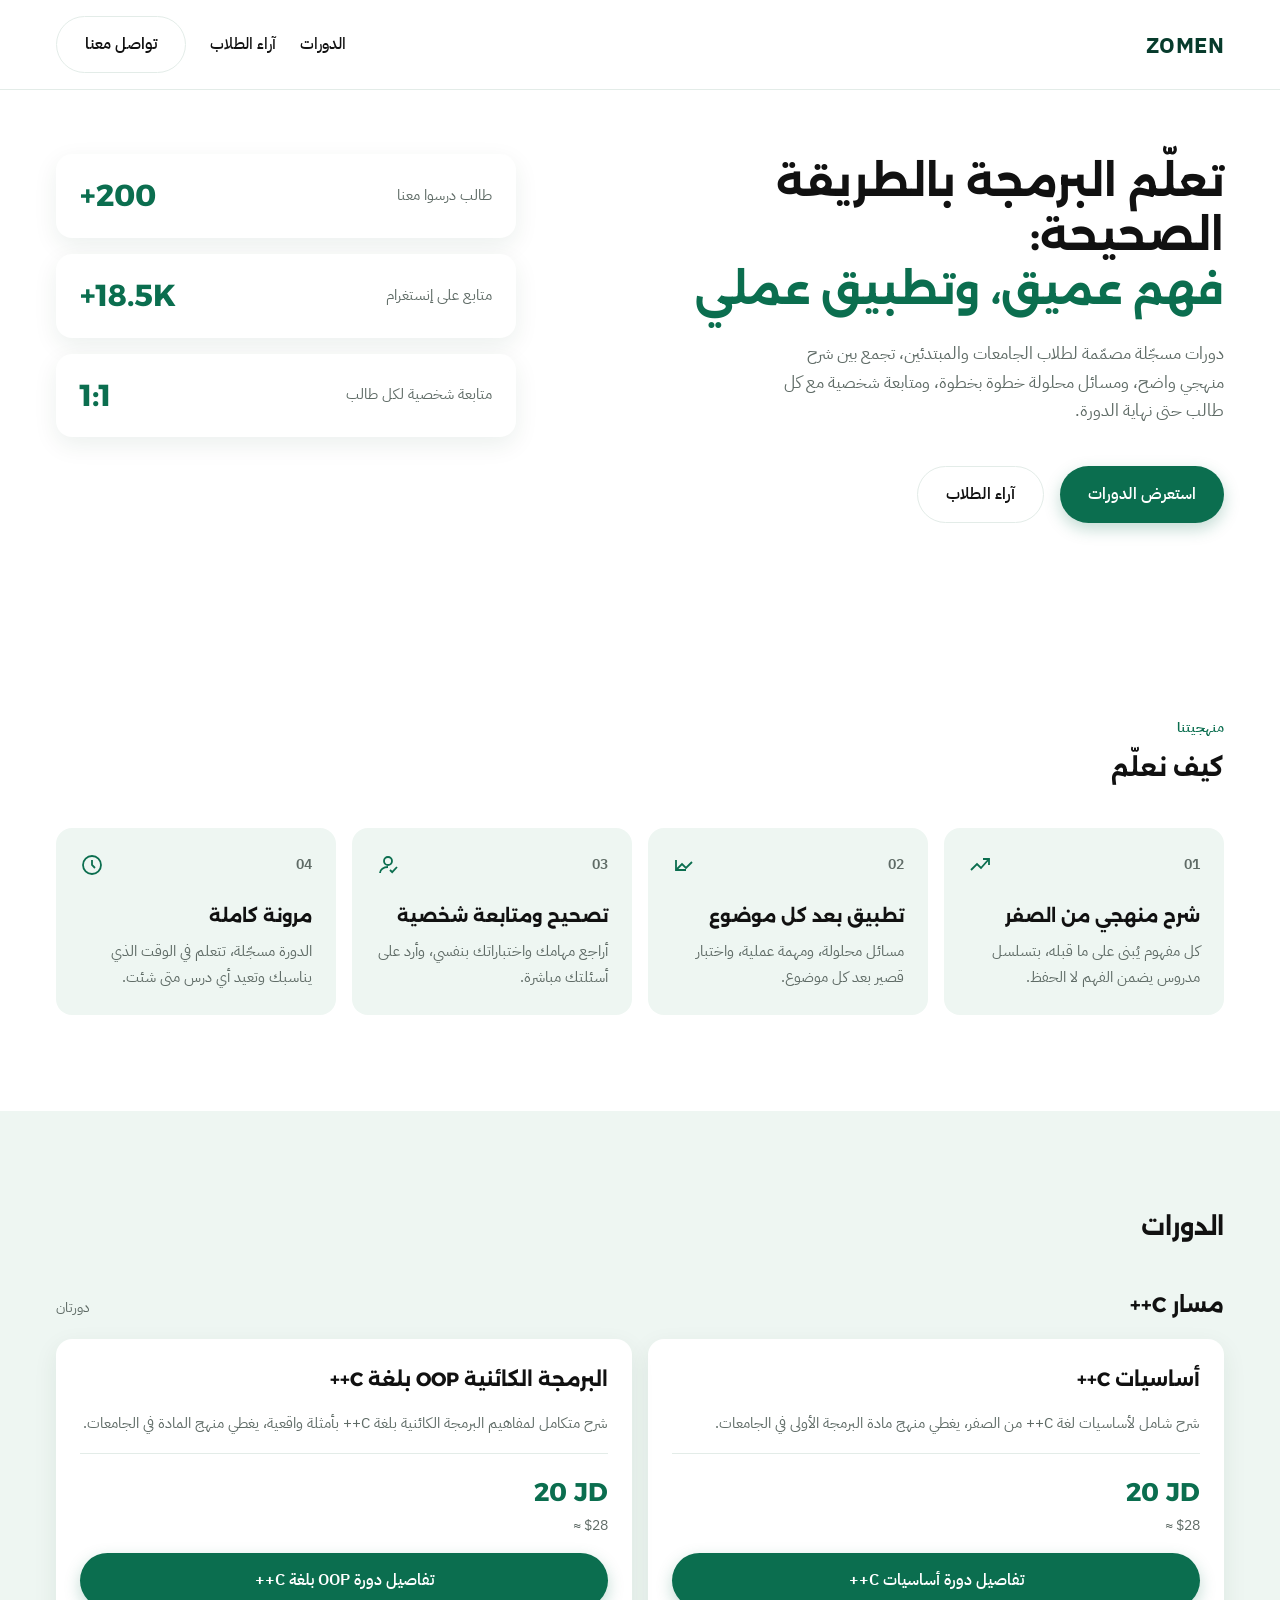
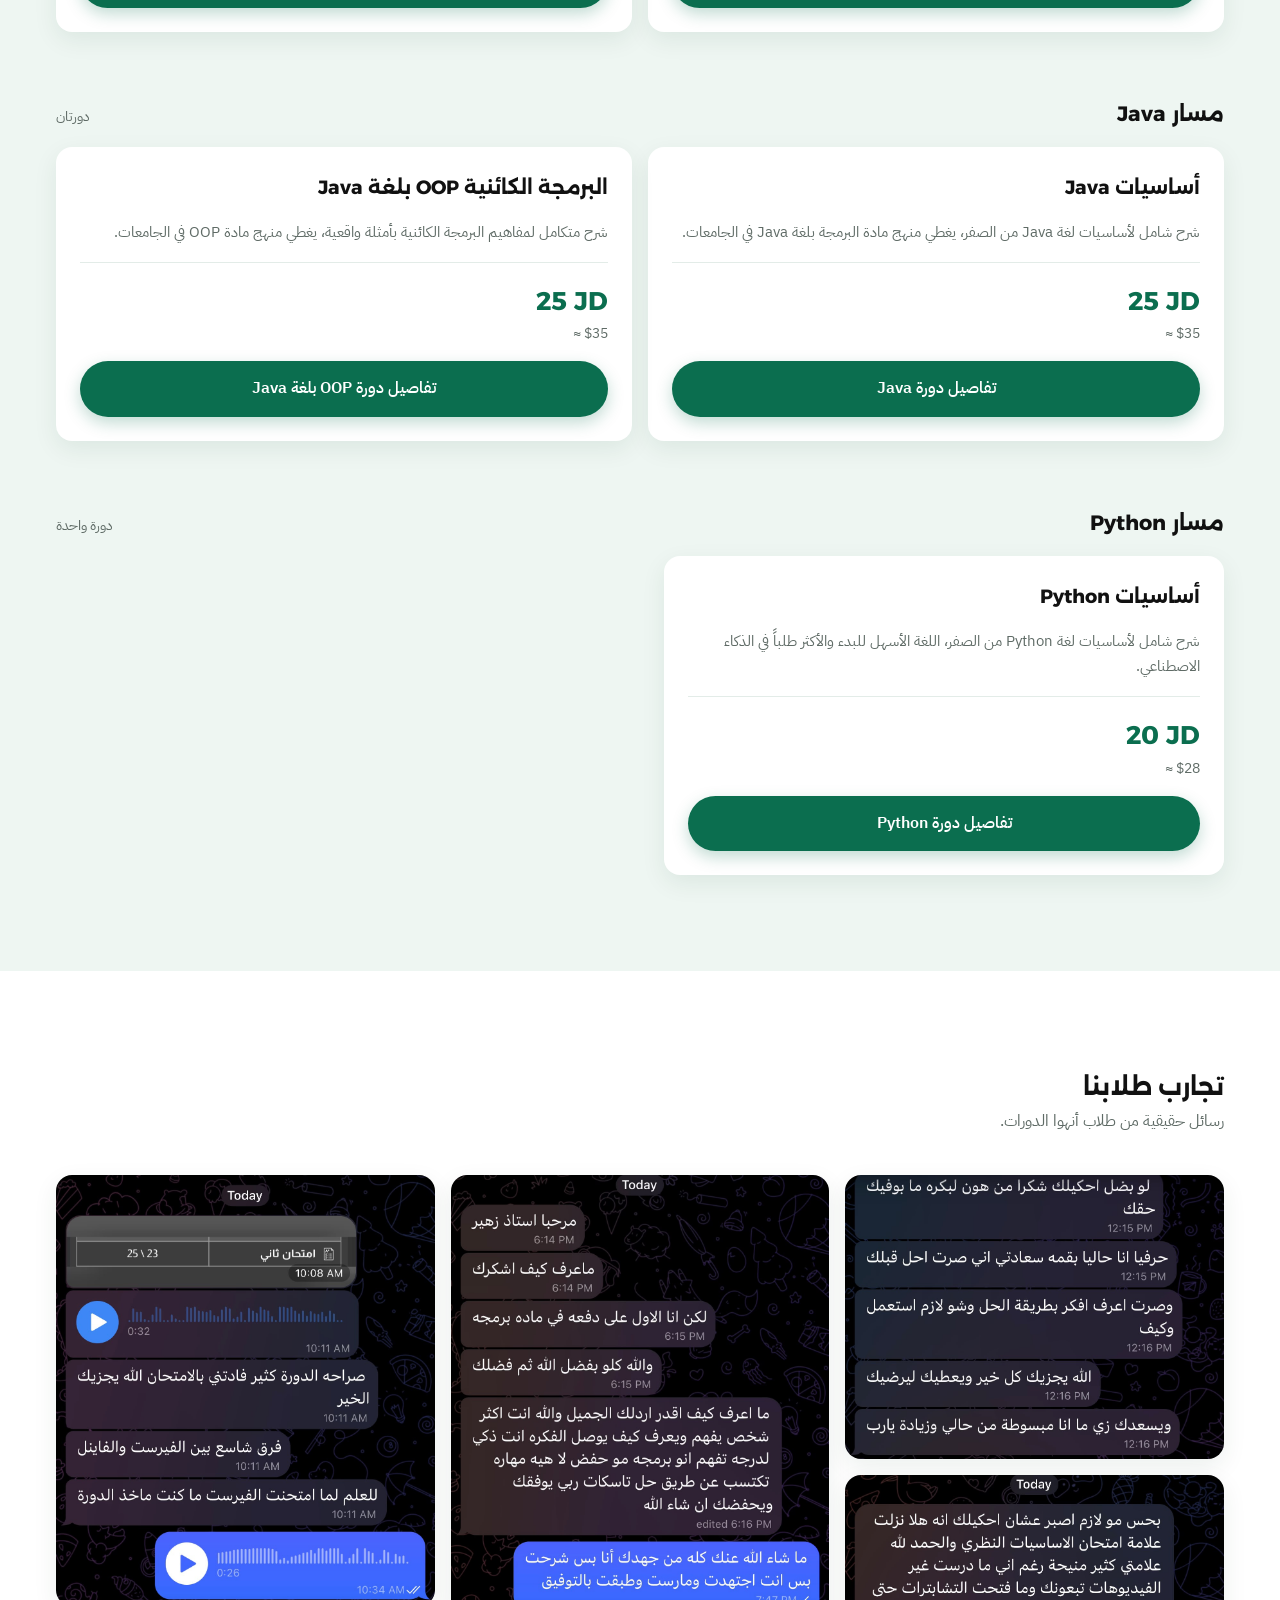
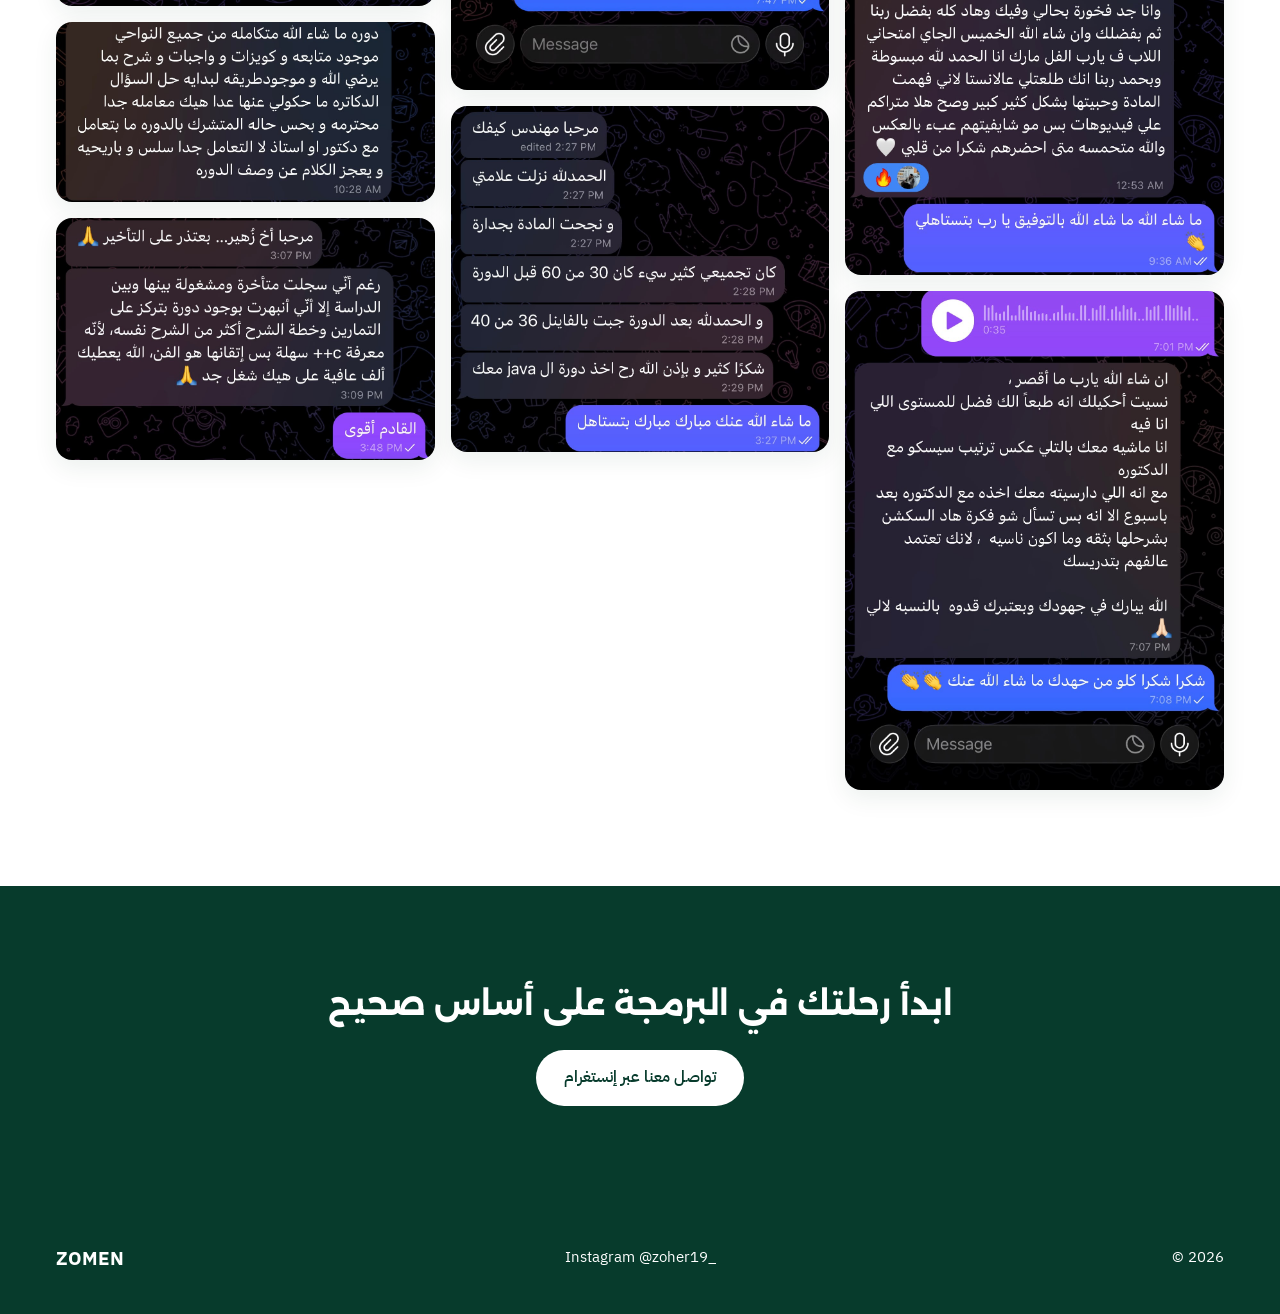
==== index.html @ 6e15b7ec "Add files via upload" ====
<!DOCTYPE html>
<html lang="ar" dir="rtl">
<head>
  <meta charset="UTF-8">
  <meta name="viewport" content="width=device-width, initial-scale=1.0">
  <title>ZOMEN — تعلّم البرمجة بالطريقة الصحيحة</title>
  <meta name="description" content="دورات برمجة مسجّلة لطلاب الجامعات والمبتدئين: C++، Java وPython. شرح منهجي واضح، مسائل محلولة خطوة بخطوة، ومتابعة شخصية مع كل طالب حتى نهاية الدورة.">

  <meta property="og:title" content="ZOMEN — تعلّم البرمجة بالطريقة الصحيحة">
  <meta property="og:description" content="دورات برمجة مسجّلة لطلاب الجامعات والمبتدئين: C++، Java وPython. فهم عميق وتطبيق عملي ومتابعة شخصية.">
  <meta property="og:image" content="assets/images/og-image.png">
  <meta property="og:type" content="website">

  <link rel="icon" href="assets/images/favicon.svg" type="image/svg+xml">
  <link rel="preconnect" href="https://fonts.googleapis.com">
  <link rel="preconnect" href="https://fonts.gstatic.com" crossorigin>
  <link href="https://fonts.googleapis.com/css2?family=Alexandria:wght@600;700&family=IBM+Plex+Sans+Arabic:wght@400;500&family=IBM+Plex+Sans:wght@400;500;600&display=swap" rel="stylesheet">

  <link rel="stylesheet" href="assets/css/tokens.css">
  <link rel="stylesheet" href="assets/css/base.css">
  <link rel="stylesheet" href="assets/css/components.css">
  <link rel="stylesheet" href="assets/css/pages.css">
</head>
<body>

  <header class="navbar">
    <div class="container navbar__inner">
      <a href="index.html" class="navbar__logo">ZOMEN</a>

      <button class="navbar__toggle" aria-expanded="false" aria-controls="navMenu" aria-label="فتح القائمة">
        <span></span><span></span><span></span>
      </button>

      <nav class="navbar__menu" id="navMenu">
        <a href="#courses" class="navbar__link">الدورات</a>
        <a href="#testimonials" class="navbar__link">آراء الطلاب</a>
        <a href="#contact" class="btn btn--outline">تواصل معنا</a>
      </nav>
    </div>
  </header>

  <main>

    <!-- Hero -->
    <section class="hero">
      <div class="container hero__grid">
        <div class="hero__content">
          <h1 class="hero__title">تعلّم البرمجة بالطريقة الصحيحة: <em>فهم عميق، وتطبيق عملي</em></h1>
          <p class="hero__desc">دورات مسجّلة مصمّمة لطلاب الجامعات والمبتدئين، تجمع بين شرح منهجي واضح، ومسائل محلولة خطوة بخطوة، ومتابعة شخصية مع كل طالب حتى نهاية الدورة.</p>
          <div class="hero__actions">
            <a href="#courses" class="btn btn--primary">استعرض الدورات</a>
            <a href="#testimonials" class="btn btn--outline">آراء الطلاب</a>
          </div>
        </div>

        <div class="hero__stats">
          <div class="stat-card">
            <span class="stat-card__label">طالب درسوا معنا</span>
            <span class="stat-card__value" data-stat="students">+200</span>
          </div>
          <div class="stat-card">
            <span class="stat-card__label">متابع على إنستغرام</span>
            <span class="stat-card__value" data-stat="followers">+18.5K</span>
          </div>
          <div class="stat-card">
            <span class="stat-card__label">متابعة شخصية لكل طالب</span>
            <span class="stat-card__value" data-stat="mentorship">1:1</span>
          </div>
        </div>
      </div>
    </section>

    <!-- Methodology -->
    <section class="section">
      <div class="container">
        <div class="section__head">
          <span class="eyebrow">منهجيتنا</span>
          <h2>كيف نعلّم</h2>
        </div>

        <div class="method-grid">
          <article class="method-card reveal">
            <div class="method-card__top">
              <span class="method-card__number">01</span>
              <svg class="method-card__icon" viewBox="0 0 24 24" fill="none" stroke="currentColor" stroke-width="1.8" aria-hidden="true"><polyline points="3 17 9 11 13 15 21 6"/><polyline points="15 6 21 6 21 12"/></svg>
            </div>
            <h3 class="method-card__title">شرح منهجي من الصفر</h3>
            <p class="method-card__desc">كل مفهوم يُبنى على ما قبله، بتسلسل مدروس يضمن الفهم لا الحفظ.</p>
          </article>

          <article class="method-card reveal">
            <div class="method-card__top">
              <span class="method-card__number">02</span>
              <svg class="method-card__icon" viewBox="0 0 24 24" fill="none" stroke="currentColor" stroke-width="1.8" aria-hidden="true"><polyline points="4 17 10 11 14 15 20 9"/><polyline points="4 7 4 17 14 17"/></svg>
            </div>
            <h3 class="method-card__title">تطبيق بعد كل موضوع</h3>
            <p class="method-card__desc">مسائل محلولة، ومهمة عملية، واختبار قصير بعد كل موضوع.</p>
          </article>

          <article class="method-card reveal">
            <div class="method-card__top">
              <span class="method-card__number">03</span>
              <svg class="method-card__icon" viewBox="0 0 24 24" fill="none" stroke="currentColor" stroke-width="1.8" aria-hidden="true"><circle cx="12" cy="8" r="4"/><path d="M4 20c0-3.6 3.6-6 8-6"/><path d="m14 17 2.2 2.2L21 14"/></svg>
            </div>
            <h3 class="method-card__title">تصحيح ومتابعة شخصية</h3>
            <p class="method-card__desc">أراجع مهامك واختباراتك بنفسي، وأرد على أسئلتك مباشرة.</p>
          </article>

          <article class="method-card reveal">
            <div class="method-card__top">
              <span class="method-card__number">04</span>
              <svg class="method-card__icon" viewBox="0 0 24 24" fill="none" stroke="currentColor" stroke-width="1.8" aria-hidden="true"><circle cx="12" cy="12" r="9"/><path d="M12 7v5l3 3"/></svg>
            </div>
            <h3 class="method-card__title">مرونة كاملة</h3>
            <p class="method-card__desc">الدورة مسجّلة، تتعلم في الوقت الذي يناسبك وتعيد أي درس متى شئت.</p>
          </article>
        </div>
      </div>
    </section>

    <!-- Courses -->
    <section class="section section--alt" id="courses">
      <div class="container">
        <div class="section__head">
          <h2>الدورات</h2>
        </div>

        <div class="courses__tracks">

          <!-- C++ -->
          <div class="course-track-wrap">
            <div class="course-track">
              <h3 class="course-track__title">مسار C++</h3>
              <span class="course-track__count">دورتان</span>
            </div>
            <div class="course-track__grid">

              <article class="course-card reveal">
                <h4 class="course-card__title">أساسيات C++</h4>
                <p class="course-card__desc">شرح شامل لأساسيات لغة C++ من الصفر، يغطي منهج مادة البرمجة الأولى في الجامعات.</p>
                <hr class="price-card__divider">
                <div class="price-card__row">
                  <span class="price-card__badge" data-offer-badge>عرض لفترة محدودة · حتى الخميس 19/11</span>
                  <span class="price-card__price">
                    <span class="price-card__old" data-offer-old>35 JD</span>
                    <span class="price-card__new">20 JD</span>
                    <span class="price-card__usd">≈ $28</span>
                  </span>
                </div>
                <a href="courses/cpp-fundamentals.html" class="btn btn--primary btn--block">تفاصيل دورة أساسيات C++</a>
              </article>

              <article class="course-card reveal">
                <h4 class="course-card__title">البرمجة الكائنية OOP بلغة C++</h4>
                <p class="course-card__desc">شرح متكامل لمفاهيم البرمجة الكائنية بلغة C++ بأمثلة واقعية، يغطي منهج المادة في الجامعات.</p>
                <hr class="price-card__divider">
                <div class="price-card__row">
                  <span class="price-card__badge" data-offer-badge>عرض لفترة محدودة · حتى الخميس 19/11</span>
                  <span class="price-card__price">
                    <span class="price-card__old" data-offer-old>35 JD</span>
                    <span class="price-card__new">20 JD</span>
                    <span class="price-card__usd">≈ $28</span>
                  </span>
                </div>
                <a href="courses/cpp-oop.html" class="btn btn--primary btn--block">تفاصيل دورة OOP بلغة C++</a>
              </article>

            </div>
          </div>

          <!-- Java -->
          <div class="course-track-wrap">
            <div class="course-track">
              <h3 class="course-track__title">مسار Java</h3>
              <span class="course-track__count">دورتان</span>
            </div>
            <div class="course-track__grid">

              <article class="course-card reveal">
                <h4 class="course-card__title">أساسيات Java</h4>
                <p class="course-card__desc">شرح شامل لأساسيات لغة Java من الصفر، يغطي منهج مادة البرمجة بلغة Java في الجامعات.</p>
                <hr class="price-card__divider">
                <div class="price-card__row">
                  <span class="price-card__badge" data-offer-badge>عرض لفترة محدودة · حتى الخميس 19/11</span>
                  <span class="price-card__price">
                    <span class="price-card__old" data-offer-old>40 JD</span>
                    <span class="price-card__new">25 JD</span>
                    <span class="price-card__usd">≈ $35</span>
                  </span>
                </div>
                <a href="courses/java-fundamentals.html" class="btn btn--primary btn--block">تفاصيل دورة Java</a>
              </article>

              <article class="course-card reveal">
                <h4 class="course-card__title">البرمجة الكائنية OOP بلغة Java</h4>
                <p class="course-card__desc">شرح متكامل لمفاهيم البرمجة الكائنية بأمثلة واقعية، يغطي منهج مادة OOP في الجامعات.</p>
                <hr class="price-card__divider">
                <div class="price-card__row">
                  <span class="price-card__badge" data-offer-badge>عرض لفترة محدودة · حتى الخميس 19/11</span>
                  <span class="price-card__price">
                    <span class="price-card__old" data-offer-old>40 JD</span>
                    <span class="price-card__new">25 JD</span>
                    <span class="price-card__usd">≈ $35</span>
                  </span>
                </div>
                <a href="courses/java-oop.html" class="btn btn--primary btn--block">تفاصيل دورة OOP بلغة Java</a>
              </article>

            </div>
          </div>

          <!-- Python -->
          <div class="course-track-wrap">
            <div class="course-track">
              <h3 class="course-track__title">مسار Python</h3>
              <span class="course-track__count">دورة واحدة</span>
            </div>
            <div class="course-track__grid course-track__grid--single">

              <article class="course-card reveal">
                <h4 class="course-card__title">أساسيات Python</h4>
                <p class="course-card__desc">شرح شامل لأساسيات لغة Python من الصفر، اللغة الأسهل للبدء والأكثر طلباً في الذكاء الاصطناعي.</p>
                <hr class="price-card__divider">
                <div class="price-card__row">
                  <span class="price-card__badge" data-offer-badge>عرض لفترة محدودة · حتى الخميس 19/11</span>
                  <span class="price-card__price">
                    <span class="price-card__old" data-offer-old>35 JD</span>
                    <span class="price-card__new">20 JD</span>
                    <span class="price-card__usd">≈ $28</span>
                  </span>
                </div>
                <a href="courses/python-fundamentals.html" class="btn btn--primary btn--block">تفاصيل دورة Python</a>
              </article>

            </div>
          </div>

        </div>
      </div>
    </section>

    <!-- Testimonials -->
    <section class="section" id="testimonials">
      <div class="container">
        <div class="testimonials__head">
          <div>
            <h2>تجارب طلابنا</h2>
            <p class="testimonials__desc">رسائل حقيقية من طلاب أنهوا الدورات.</p>
          </div>
        </div>

        <div class="testimonial-grid">
          <div class="testimonial-grid__item"><img src="assets/images/feedback/feedback-01.jpg" alt="رسالة تقييم من طالب أنهى إحدى دورات ZOMEN" loading="lazy" width="400" height="300"></div>
          <div class="testimonial-grid__item"><img src="assets/images/feedback/feedback-02.jpg" alt="رسالة تقييم من طالب أنهى إحدى دورات ZOMEN" loading="lazy" width="400" height="423"></div>
          <div class="testimonial-grid__item"><img src="assets/images/feedback/feedback-03.jpg" alt="رسالة تقييم من طالب أنهى إحدى دورات ZOMEN" loading="lazy" width="400" height="526"></div>
          <div class="testimonial-grid__item"><img src="assets/images/feedback/feedback-04.jpg" alt="رسالة تقييم من طالب أنهى إحدى دورات ZOMEN" loading="lazy" width="400" height="544"></div>
          <div class="testimonial-grid__item"><img src="assets/images/feedback/feedback-05.jpg" alt="رسالة تقييم من طالب أنهى إحدى دورات ZOMEN" loading="lazy" width="400" height="366"></div>
          <div class="testimonial-grid__item"><img src="assets/images/feedback/feedback-06.jpg" alt="رسالة تقييم من طالب أنهى إحدى دورات ZOMEN" loading="lazy" width="400" height="455"></div>
          <div class="testimonial-grid__item"><img src="assets/images/feedback/feedback-07.jpg" alt="رسالة تقييم من طالب أنهى إحدى دورات ZOMEN" loading="lazy" width="400" height="190"></div>
          <div class="testimonial-grid__item"><img src="assets/images/feedback/feedback-08.jpg" alt="رسالة تقييم من طالب أنهى إحدى دورات ZOMEN" loading="lazy" width="400" height="256"></div>
        </div>
      </div>
    </section>

    <!-- Final CTA -->
    <section class="section section--dark cta" id="contact">
      <div class="container">
        <h2 class="cta__title">ابدأ رحلتك في البرمجة على أساس صحيح</h2>
        <a href="https://www.instagram.com/zoher19_/" class="btn btn--primary js-instagram-link" target="_blank" rel="noopener">تواصل معنا عبر إنستغرام</a>
      </div>
    </section>

  </main>

  <footer class="footer">
    <div class="container footer__inner">
      <span dir="ltr">© 2026</span>
      <a href="https://www.instagram.com/zoher19_/" target="_blank" rel="noopener" class="footer__link js-instagram-link" dir="ltr">Instagram @zoher19_</a>
      <span class="footer__logo">ZOMEN</span>
    </div>
  </footer>

  <script src="assets/js/config.js"></script>
  <script src="assets/js/main.js"></script>
</body>
</html>
---- assets/css/tokens.css ----
/* ==========================================================================
   ZOMEN — Design Tokens (CSS Variables)
   ========================================================================== */

:root {
  /* Colors */
  --color-primary: #0B6E4F;
  --color-primary-dark: #073B2C;
  --color-primary-light: #EEF6F2;
  --color-bg: #FFFFFF;
  --color-text: #111111;
  --color-text-secondary: #5F6B66;
  --color-border: #E3ECE8;
  --color-strike: #9AA7A2;

  /* Fonts */
  --font-heading: 'Alexandria', sans-serif;
  --font-arabic: 'IBM Plex Sans Arabic', sans-serif;
  --font-en: 'IBM Plex Sans', sans-serif;

  /* Shadows */
  --shadow-card: 0 8px 24px rgba(7, 59, 44, 0.08);
  --shadow-card-hover: 0 14px 32px rgba(7, 59, 44, 0.12);
  --shadow-button: 0 6px 16px rgba(11, 110, 79, 0.25);

  /* Radius */
  --radius-card: 16px;
  --radius-pill: 999px;
  --radius-sm: 10px;

  /* Spacing scale */
  --space-xs: 8px;
  --space-sm: 16px;
  --space-md: 24px;
  --space-lg: 40px;
  --space-xl: 64px;
  --space-2xl: 96px;

  /* Layout */
  --container-max: 1200px;
  --transition-base: 0.25s ease;
}
---- assets/css/base.css ----
/* ==========================================================================
   ZOMEN — Reset, Typography, RTL base
   ========================================================================== */

*,
*::before,
*::after {
  box-sizing: border-box;
}

html {
  scroll-behavior: smooth;
}

@media (prefers-reduced-motion: reduce) {
  html {
    scroll-behavior: auto;
  }
  *,
  *::before,
  *::after {
    animation-duration: 0.01ms !important;
    animation-iteration-count: 1 !important;
    transition-duration: 0.01ms !important;
    scroll-behavior: auto !important;
  }
}

body {
  margin: 0;
  background: var(--color-bg);
  color: var(--color-text);
  font-family: var(--font-arabic);
  line-height: 1.7;
  direction: rtl;
  -webkit-font-smoothing: antialiased;
}

img {
  max-width: 100%;
  display: block;
}

a {
  color: inherit;
  text-decoration: none;
}

ul,
ol {
  margin: 0;
  padding: 0;
  list-style: none;
}

button {
  font-family: inherit;
  cursor: pointer;
  border: none;
  background: none;
}

h1,
h2,
h3,
h4 {
  font-family: var(--font-heading);
  font-weight: 700;
  margin: 0;
  color: var(--color-text);
}

p {
  margin: 0;
}

/* English / code content blocks */
[lang="en"] {
  font-family: var(--font-en);
}

/* Shared layout helpers */
.container {
  width: 100%;
  max-width: var(--container-max);
  margin-inline: auto;
  padding-inline: var(--space-sm);
}

.section {
  padding-block: var(--space-2xl);
}

.section--alt {
  background: var(--color-primary-light);
}

.section--dark {
  background: var(--color-primary-dark);
  color: #FFFFFF;
}

.section__head {
  margin-bottom: var(--space-lg);
}

.eyebrow {
  display: block;
  color: var(--color-primary);
  font-size: 0.9rem;
  font-weight: 600;
  margin-bottom: var(--space-xs);
}

.visually-hidden {
  position: absolute;
  width: 1px;
  height: 1px;
  overflow: hidden;
  clip: rect(0 0 0 0);
  white-space: nowrap;
}

/* Scroll reveal */
.reveal {
  opacity: 0;
  transform: translateY(16px);
  transition: opacity 0.6s ease, transform 0.6s ease;
}

.reveal.is-visible {
  opacity: 1;
  transform: none;
}

@media (prefers-reduced-motion: reduce) {
  .reveal {
    opacity: 1;
    transform: none;
  }
}
---- assets/css/components.css ----
/* ==========================================================================
   ZOMEN — Shared Components
   ========================================================================== */

/* ---------- Buttons ---------- */
.btn {
  display: inline-flex;
  align-items: center;
  justify-content: center;
  gap: 8px;
  padding: 14px 28px;
  border-radius: var(--radius-pill);
  font-family: var(--font-arabic);
  font-weight: 600;
  font-size: 1rem;
  text-align: center;
  transition: transform var(--transition-base), box-shadow var(--transition-base), background var(--transition-base);
}

.btn:focus-visible {
  outline: 2px solid var(--color-primary-dark);
  outline-offset: 3px;
}

.btn--primary {
  background: var(--color-primary);
  color: #FFFFFF;
  box-shadow: var(--shadow-button);
}

.btn--primary:hover {
  background: var(--color-primary-dark);
  transform: translateY(-2px);
}

.btn--outline {
  background: #FFFFFF;
  color: var(--color-text);
  border: 1.5px solid var(--color-border);
}

.btn--outline:hover {
  border-color: var(--color-primary);
  color: var(--color-primary);
}

.btn--block {
  display: flex;
  width: 100%;
}

/* ---------- Navbar ---------- */
.navbar {
  position: sticky;
  top: 0;
  z-index: 50;
  background: rgba(255, 255, 255, 0.95);
  backdrop-filter: saturate(180%) blur(6px);
  border-bottom: 1px solid var(--color-border);
}

.navbar__inner {
  display: flex;
  align-items: center;
  justify-content: space-between;
  gap: var(--space-md);
  padding-block: var(--space-sm);
}

.navbar__logo {
  font-family: var(--font-en);
  font-weight: 700;
  font-size: 1.4rem;
  letter-spacing: 0.5px;
  color: var(--color-primary-dark);
  direction: ltr;
}

.navbar__menu {
  display: flex;
  align-items: center;
  gap: var(--space-md);
}

.navbar__link {
  font-weight: 500;
  color: var(--color-text);
  transition: color var(--transition-base);
}

.navbar__link:hover {
  color: var(--color-primary);
}

.navbar__toggle {
  display: none;
  flex-direction: column;
  gap: 5px;
  padding: 8px;
}

.navbar__toggle span {
  width: 22px;
  height: 2px;
  background: var(--color-text);
  border-radius: 2px;
}

@media (max-width: 767px) {
  .navbar__toggle {
    display: flex;
  }

  .navbar__menu {
    position: absolute;
    inset-inline: 0;
    top: 100%;
    flex-direction: column;
    align-items: stretch;
    background: #FFFFFF;
    border-bottom: 1px solid var(--color-border);
    padding: var(--space-sm);
    gap: var(--space-sm);
    display: none;
  }

  .navbar__menu.is-open {
    display: flex;
  }

  .navbar__menu .btn {
    width: 100%;
  }
}

/* ---------- Footer ---------- */
.footer {
  background: var(--color-primary-dark);
  color: #FFFFFF;
  padding-block: var(--space-lg);
}

.footer__inner {
  display: grid;
  grid-template-columns: 1fr 1fr 1fr;
  align-items: center;
  gap: var(--space-sm);
  font-size: 0.95rem;
  text-align: center;
}

.footer__inner > :first-child {
  text-align: end;
}

.footer__inner > :last-child {
  text-align: start;
}

@media (max-width: 767px) {
  .footer__inner {
    grid-template-columns: 1fr;
    text-align: center;
  }

  .footer__inner > :first-child,
  .footer__inner > :last-child {
    text-align: center;
  }
}

.footer__logo {
  font-family: var(--font-en);
  font-weight: 700;
  font-size: 1.2rem;
  direction: ltr;
}

.footer__link:hover {
  color: var(--color-primary-light);
}

/* ---------- Generic Card ---------- */
.card {
  background: #FFFFFF;
  border-radius: var(--radius-card);
  box-shadow: var(--shadow-card);
  transition: transform var(--transition-base), box-shadow var(--transition-base);
}

.card:hover {
  transform: translateY(-4px);
  box-shadow: var(--shadow-card-hover);
}

/* ---------- Stat Card ---------- */
.stat-card {
  display: flex;
  align-items: center;
  justify-content: space-between;
  gap: var(--space-sm);
  padding: var(--space-sm) var(--space-md);
  background: #FFFFFF;
  border-radius: var(--radius-card);
  box-shadow: var(--shadow-card);
}

.stat-card__label {
  color: var(--color-text-secondary);
  font-size: 0.95rem;
}

.stat-card__value {
  font-family: var(--font-heading);
  font-size: 1.9rem;
  font-weight: 700;
  color: var(--color-primary);
  direction: ltr;
}

/* ---------- Method Card ---------- */
.method-card {
  background: var(--color-primary-light);
  border-radius: var(--radius-card);
  padding: var(--space-md);
}

.method-card__top {
  display: flex;
  align-items: center;
  justify-content: space-between;
  margin-bottom: var(--space-md);
}

.method-card__number {
  color: var(--color-text-secondary);
  font-size: 0.9rem;
  font-weight: 600;
}

.method-card__icon {
  color: var(--color-primary);
  width: 24px;
  height: 24px;
}

.method-card__title {
  font-size: 1.1rem;
  margin-bottom: var(--space-xs);
}

.method-card__desc {
  color: var(--color-text-secondary);
  font-size: 0.95rem;
}

/* ---------- Price Card ---------- */
.price-card {
  background: #FFFFFF;
  border: 1.5px solid var(--color-primary);
  border-radius: var(--radius-card);
  box-shadow: var(--shadow-card-hover);
  padding: var(--space-md);
  display: flex;
  flex-direction: column;
  gap: var(--space-sm);
}

.price-card__title {
  font-size: 1.25rem;
}

.price-card__desc {
  color: var(--color-text-secondary);
  font-size: 0.95rem;
}

.price-card__divider {
  border: none;
  border-top: 1px solid var(--color-border);
  margin: 0;
}

.price-card__row {
  display: flex;
  align-items: center;
  justify-content: space-between;
  gap: var(--space-sm);
  flex-wrap: wrap;
}

.price-card__badge {
  display: inline-flex;
  align-items: center;
  background: var(--color-primary-light);
  color: var(--color-primary);
  font-size: 0.8rem;
  font-weight: 600;
  padding: 6px 14px;
  border-radius: var(--radius-pill);
}

.price-card__price {
  text-align: end;
}

.price-card__old {
  color: var(--color-strike);
  text-decoration: line-through;
  font-size: 1rem;
  direction: ltr;
  display: inline-block;
}

.price-card__new {
  font-family: var(--font-heading);
  font-size: 1.6rem;
  font-weight: 700;
  color: var(--color-primary);
  direction: ltr;
  display: inline-block;
  margin-inline-start: 8px;
}

.price-card__usd {
  display: block;
  color: var(--color-text-secondary);
  font-size: 0.85rem;
  direction: ltr;
}

.price-card.is-offer-ended .price-card__badge,
.price-card.is-offer-ended .price-card__old {
  display: none;
}

/* ---------- Course Card (home listing) ---------- */
.course-card {
  background: #FFFFFF;
  border-radius: var(--radius-card);
  box-shadow: var(--shadow-card);
  padding: var(--space-md);
  display: flex;
  flex-direction: column;
  gap: var(--space-sm);
  transition: transform var(--transition-base), box-shadow var(--transition-base);
}

.course-card:hover {
  transform: translateY(-4px);
  box-shadow: var(--shadow-card-hover);
}

.course-card__title {
  font-size: 1.2rem;
}

.course-card__desc {
  color: var(--color-text-secondary);
  font-size: 0.95rem;
  flex-grow: 1;
}

.course-track {
  display: flex;
  align-items: baseline;
  justify-content: space-between;
  margin-bottom: var(--space-sm);
}

.course-track__title {
  font-size: 1.3rem;
}

.course-track__count {
  color: var(--color-text-secondary);
  font-size: 0.9rem;
}

.course-track__grid {
  display: grid;
  grid-template-columns: repeat(2, 1fr);
  gap: var(--space-sm);
}

.course-track__grid--single {
  grid-template-columns: 1fr;
  max-width: 560px;
}

/* ---------- Feature Card (تتضمن الدورة) ---------- */
.feature-card {
  background: #FFFFFF;
  border-radius: var(--radius-card);
  box-shadow: var(--shadow-card);
  padding: var(--space-md);
  display: flex;
  flex-direction: column;
  gap: var(--space-lg);
  transition: transform var(--transition-base), box-shadow var(--transition-base);
}

.feature-card:hover {
  transform: translateY(-4px);
  box-shadow: var(--shadow-card-hover);
}

.feature-card__icon {
  align-self: flex-end;
  color: var(--color-primary);
  width: 28px;
  height: 28px;
  flex-shrink: 0;
}

.feature-card__text {
  display: flex;
  flex-direction: column;
  gap: 2px;
}

.feature-card__value {
  font-family: var(--font-heading);
  font-weight: 700;
  font-size: 1.6rem;
  color: var(--color-text);
}

.feature-card__label {
  color: var(--color-text-secondary);
  font-size: 0.95rem;
}

.feature-card__title {
  font-weight: 600;
  color: var(--color-text);
  font-size: 1rem;
  line-height: 1.5;
}

/* ---------- Accordion ---------- */
.accordion__item {
  border-bottom: 1px solid var(--color-border);
}

.accordion__item summary {
  list-style: none;
  cursor: pointer;
  padding: var(--space-sm) 0;
  display: flex;
  align-items: center;
  justify-content: space-between;
  gap: var(--space-sm);
  font-weight: 600;
  font-size: 1.05rem;
}

.accordion__item summary::-webkit-details-marker {
  display: none;
}

.accordion__caret {
  flex-shrink: 0;
  color: var(--color-primary);
  transition: transform var(--transition-base);
}

.accordion__item[open] .accordion__caret {
  transform: rotate(180deg);
}

.accordion__content {
  padding-bottom: var(--space-sm);
  color: var(--color-text-secondary);
}

.accordion__content[lang="en"] {
  direction: ltr;
  text-align: start;
}

.accordion__topics {
  font-weight: 400;
  font-size: 0.95rem;
  line-height: 1.8;
}

/* ---------- Testimonial Masonry ---------- */
.testimonial-grid {
  column-count: 3;
  column-gap: var(--space-sm);
}

.testimonial-grid__item {
  break-inside: avoid;
  margin-bottom: var(--space-sm);
  border-radius: var(--radius-card);
  overflow: hidden;
  box-shadow: var(--shadow-card);
}

.testimonial-grid__item img {
  width: 100%;
  height: auto;
}

@media (max-width: 767px) {
  .testimonial-grid {
    column-count: 1;
  }
}

@media (min-width: 768px) and (max-width: 1023px) {
  .testimonial-grid {
    column-count: 2;
  }
}

/* ---------- Study Steps ---------- */
.steps {
  display: grid;
  gap: var(--space-sm);
}

.step {
  display: flex;
  gap: var(--space-sm);
  align-items: flex-start;
}

.step__number {
  flex-shrink: 0;
  width: 36px;
  height: 36px;
  border-radius: 50%;
  background: var(--color-primary);
  color: #FFFFFF;
  font-family: var(--font-heading);
  font-weight: 700;
  display: flex;
  align-items: center;
  justify-content: center;
}

.step__text {
  color: var(--color-text-secondary);
  padding-top: 6px;
}

/* ---------- Audience List ---------- */
.audience-list {
  display: grid;
  gap: var(--space-sm);
}

.audience-list__item {
  display: flex;
  gap: var(--space-sm);
  align-items: flex-start;
  color: var(--color-text-secondary);
}

.audience-list__icon {
  color: var(--color-primary);
  flex-shrink: 0;
  margin-top: 4px;
}

/* ---------- Highlight Card (مصممة لمادتك) ---------- */
.highlight-card {
  background: var(--color-primary-light);
  border-radius: var(--radius-card);
  box-shadow: var(--shadow-card);
  min-height: 220px;
  padding: var(--space-xl) var(--space-lg);
  display: flex;
  align-items: center;
  justify-content: center;
  text-align: center;
}

.highlight-card__text {
  font-size: 1.1rem;
  line-height: 2;
  color: var(--color-text);
  max-width: 62ch;
  margin-inline: auto;
}

/* ---------- Sticky mobile price bar ---------- */
.sticky-price-bar {
  position: fixed;
  inset-inline: 0;
  bottom: 0;
  z-index: 40;
  background: #FFFFFF;
  box-shadow: 0 -8px 24px rgba(7, 59, 44, 0.12);
  padding: var(--space-xs) var(--space-sm);
  display: flex;
  align-items: center;
  justify-content: space-between;
  gap: var(--space-sm);
  transform: translateY(100%);
  transition: transform var(--transition-base);
}

.sticky-price-bar.is-visible {
  transform: translateY(0);
}

.sticky-price-bar__price {
  font-family: var(--font-heading);
  font-weight: 700;
  color: var(--color-primary);
  direction: ltr;
}

@media (min-width: 768px) {
  .sticky-price-bar {
    display: none;
  }
}
---- assets/css/pages.css ----
/* ==========================================================================
   ZOMEN — Page-specific layout
   ========================================================================== */

/* ---------- Hero (home) ---------- */
.hero {
  padding-block: var(--space-xl) var(--space-2xl);
}

.hero__grid {
  display: grid;
  grid-template-columns: 1.4fr 1fr;
  gap: var(--space-xl);
  align-items: start;
}

.hero__title {
  font-size: 2.6rem;
  line-height: 1.3;
  margin-bottom: var(--space-md);
}

.hero__title em {
  display: block;
  font-style: normal;
  color: var(--color-primary);
}

.hero__desc {
  color: var(--color-text-secondary);
  font-size: 1.05rem;
  max-width: 46ch;
  margin-bottom: var(--space-lg);
}

.hero__actions {
  display: flex;
  gap: var(--space-sm);
  flex-wrap: wrap;
}

.hero__stats {
  display: grid;
  gap: var(--space-sm);
}

@media (max-width: 1023px) {
  .hero__grid {
    grid-template-columns: 1fr;
  }

  .hero__stats {
    grid-template-columns: repeat(3, 1fr);
  }

  .stat-card {
    flex-direction: column-reverse;
    text-align: center;
    gap: 4px;
  }
}

@media (max-width: 639px) {
  .hero__title {
    font-size: 1.9rem;
  }

  .hero__stats {
    grid-template-columns: 1fr;
  }

  .stat-card {
    flex-direction: row;
    text-align: start;
  }
}

/* ---------- Methodology ---------- */
.method-grid {
  display: grid;
  grid-template-columns: repeat(4, 1fr);
  gap: var(--space-sm);
}

@media (max-width: 1023px) {
  .method-grid {
    grid-template-columns: repeat(2, 1fr);
  }
}

@media (max-width: 639px) {
  .method-grid {
    grid-template-columns: 1fr;
  }
}

/* ---------- Courses ---------- */
.courses__tracks {
  display: grid;
  gap: var(--space-xl);
}

@media (max-width: 767px) {
  .course-track__grid {
    grid-template-columns: 1fr;
  }

  .course-track {
    flex-direction: column;
    align-items: flex-start;
    gap: 4px;
  }
}

/* ---------- Final CTA ---------- */
.cta {
  text-align: center;
}

.cta__title {
  font-size: 2rem;
  color: #FFFFFF;
  margin-bottom: var(--space-md);
  line-height: 1.4;
}

.cta .btn--primary {
  background: #FFFFFF;
  color: var(--color-primary-dark);
  box-shadow: none;
}

.cta .btn--primary:hover {
  background: var(--color-primary-light);
}

/* ---------- Testimonials section head ---------- */
.testimonials__head {
  display: flex;
  align-items: baseline;
  justify-content: space-between;
  flex-wrap: wrap;
  gap: var(--space-sm);
  margin-bottom: var(--space-lg);
}

.testimonials__desc {
  color: var(--color-text-secondary);
}

/* ---------- Course page hero ---------- */
.course-hero__grid {
  display: grid;
  grid-template-columns: 1.3fr 1fr;
  gap: var(--space-xl);
  align-items: start;
}

.course-hero__content h1 {
  font-size: 2.2rem;
  line-height: 1.4;
  margin-bottom: var(--space-sm);
}

.course-hero__desc {
  color: var(--color-text-secondary);
  font-size: 1.05rem;
}

.price-card__note {
  color: var(--color-text-secondary);
  font-size: 0.85rem;
  text-align: center;
}

.price-card--cta {
  max-width: 520px;
  margin-inline: auto;
}

@media (max-width: 1023px) {
  .course-hero__grid {
    grid-template-columns: 1fr;
  }
}

/* ---------- Feature grid (تتضمن الدورة) ---------- */
.feature-grid {
  display: grid;
  grid-template-columns: repeat(2, 1fr);
  gap: var(--space-sm);
}

/* ---------- Responsive container tweaks ---------- */
@media (min-width: 1440px) {
  :root {
    --container-max: 1320px;
  }
}
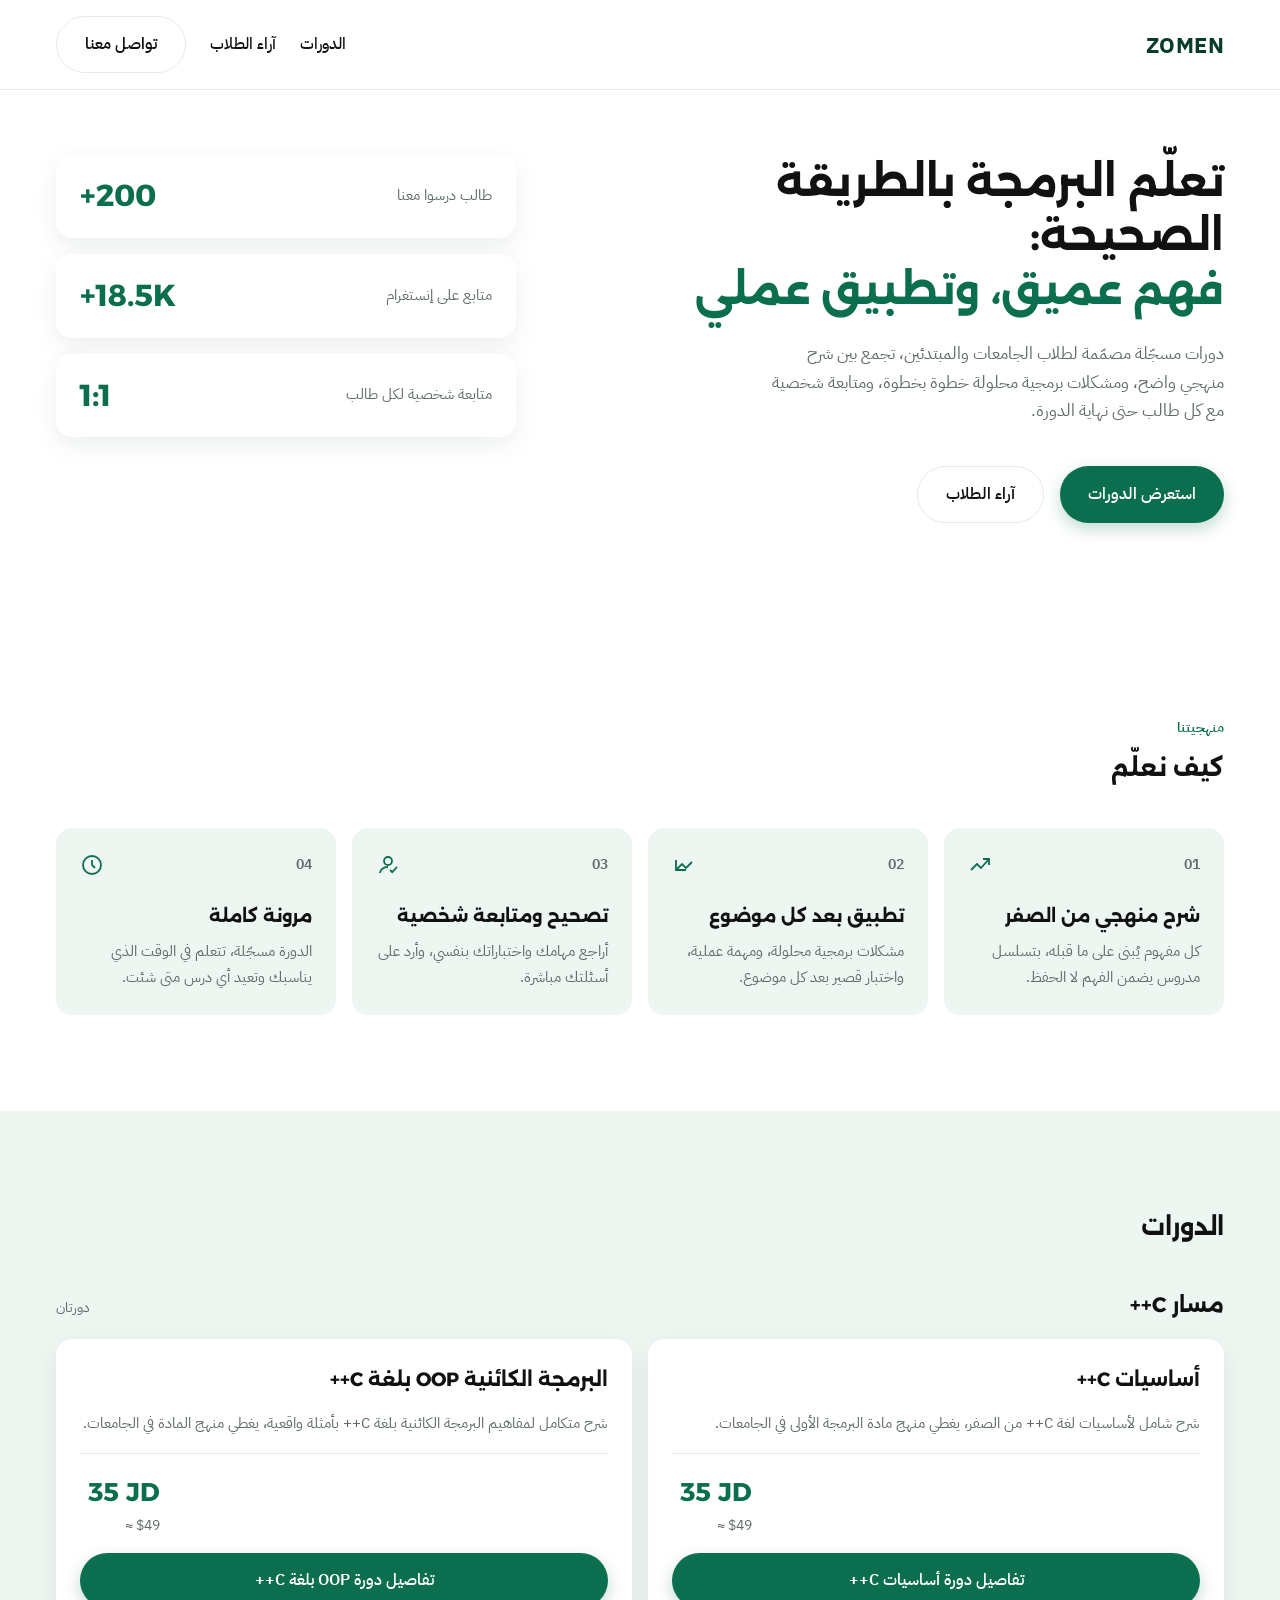
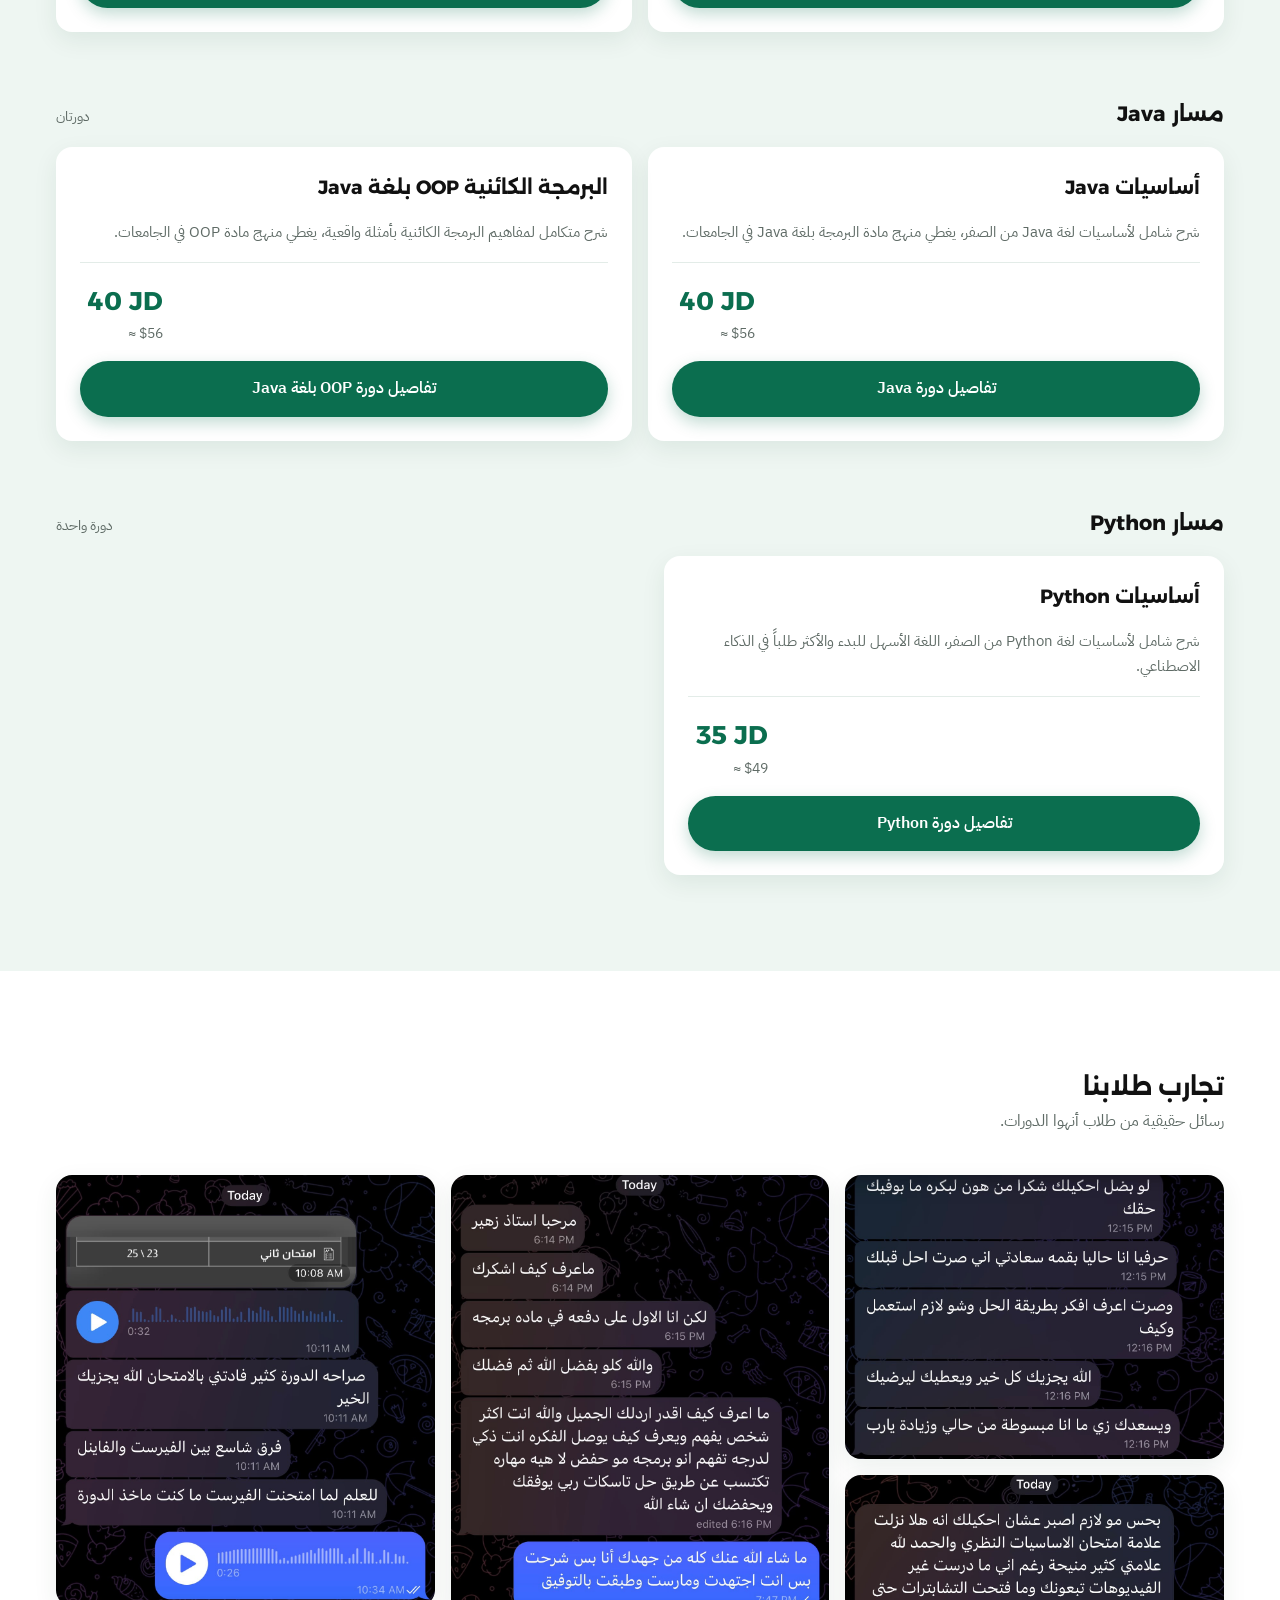
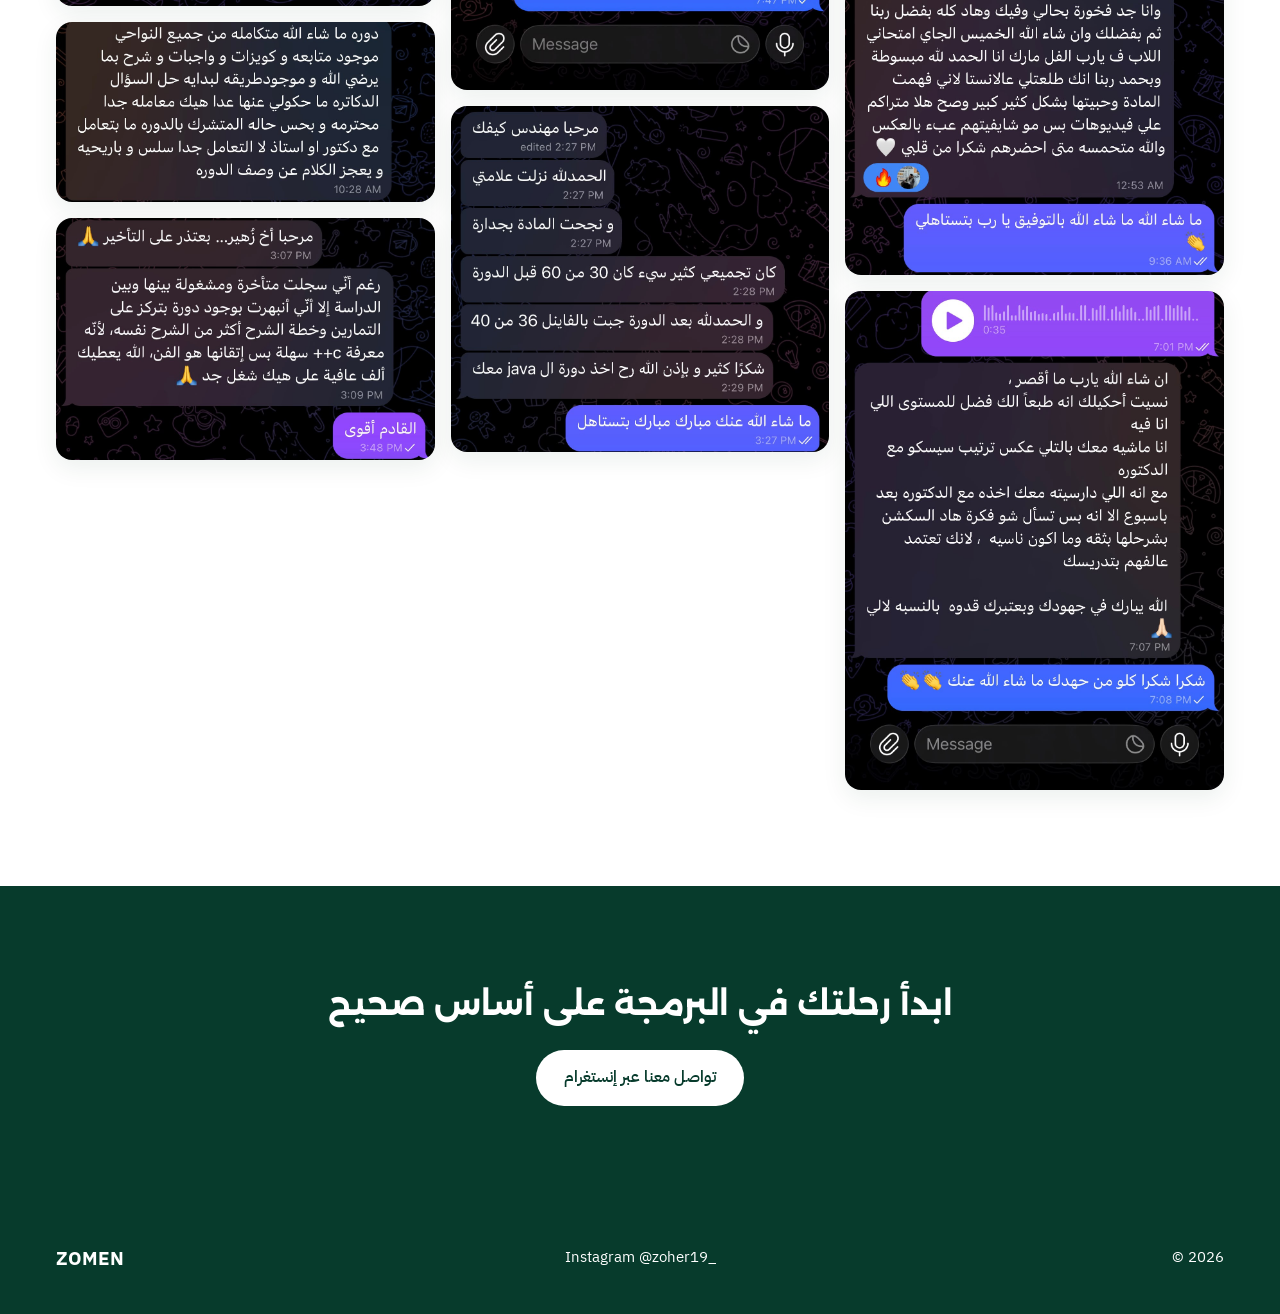
==== commit 16da4a3e: "Add register page, fix expired-offer pricing, restructure course pages - Prices, offer badge and pra" ====
--- a/index.html
+++ b/index.html
@@ -4,7 +4,7 @@
   <meta charset="UTF-8">
   <meta name="viewport" content="width=device-width, initial-scale=1.0">
   <title>ZOMEN — تعلّم البرمجة بالطريقة الصحيحة</title>
-  <meta name="description" content="دورات برمجة مسجّلة لطلاب الجامعات والمبتدئين: C++، Java وPython. شرح منهجي واضح، مسائل محلولة خطوة بخطوة، ومتابعة شخصية مع كل طالب حتى نهاية الدورة.">
+  <meta name="description" content="دورات برمجة مسجّلة لطلاب الجامعات والمبتدئين: C++، Java وPython. شرح منهجي واضح، مشكلات برمجية محلولة خطوة بخطوة، ومتابعة شخصية مع كل طالب حتى نهاية الدورة.">
 
   <meta property="og:title" content="ZOMEN — تعلّم البرمجة بالطريقة الصحيحة">
   <meta property="og:description" content="دورات برمجة مسجّلة لطلاب الجامعات والمبتدئين: C++، Java وPython. فهم عميق وتطبيق عملي ومتابعة شخصية.">
@@ -46,7 +46,7 @@
       <div class="container hero__grid">
         <div class="hero__content">
           <h1 class="hero__title">تعلّم البرمجة بالطريقة الصحيحة: <em>فهم عميق، وتطبيق عملي</em></h1>
-          <p class="hero__desc">دورات مسجّلة مصمّمة لطلاب الجامعات والمبتدئين، تجمع بين شرح منهجي واضح، ومسائل محلولة خطوة بخطوة، ومتابعة شخصية مع كل طالب حتى نهاية الدورة.</p>
+          <p class="hero__desc">دورات مسجّلة مصمّمة لطلاب الجامعات والمبتدئين، تجمع بين شرح منهجي واضح، ومشكلات برمجية محلولة خطوة بخطوة، ومتابعة شخصية مع كل طالب حتى نهاية الدورة.</p>
           <div class="hero__actions">
             <a href="#courses" class="btn btn--primary">استعرض الدورات</a>
             <a href="#testimonials" class="btn btn--outline">آراء الطلاب</a>
@@ -94,7 +94,7 @@
               <svg class="method-card__icon" viewBox="0 0 24 24" fill="none" stroke="currentColor" stroke-width="1.8" aria-hidden="true"><polyline points="4 17 10 11 14 15 20 9"/><polyline points="4 7 4 17 14 17"/></svg>
             </div>
             <h3 class="method-card__title">تطبيق بعد كل موضوع</h3>
-            <p class="method-card__desc">مسائل محلولة، ومهمة عملية، واختبار قصير بعد كل موضوع.</p>
+            <p class="method-card__desc">مشكلات برمجية محلولة، ومهمة عملية، واختبار قصير بعد كل موضوع.</p>
           </article>
 
           <article class="method-card reveal">
@@ -139,12 +139,12 @@
                 <h4 class="course-card__title">أساسيات C++</h4>
                 <p class="course-card__desc">شرح شامل لأساسيات لغة C++ من الصفر، يغطي منهج مادة البرمجة الأولى في الجامعات.</p>
                 <hr class="price-card__divider">
-                <div class="price-card__row">
-                  <span class="price-card__badge" data-offer-badge>عرض لفترة محدودة · حتى الخميس 19/11</span>
-                  <span class="price-card__price">
-                    <span class="price-card__old" data-offer-old>35 JD</span>
-                    <span class="price-card__new">20 JD</span>
-                    <span class="price-card__usd">≈ $28</span>
+                <div class="price-card__row" data-price="cpp-fundamentals">
+                  <span class="price-card__badge" data-offer-badge hidden>عرض لفترة محدودة · حتى الخميس 26/11</span>
+                  <span class="price-card__price">
+                    <span class="price-card__old" data-offer-old hidden>35 JD</span>
+                    <span class="price-card__new" data-price-jd>35 JD</span>
+                    <span class="price-card__usd" data-price-usd>≈ $49</span>
                   </span>
                 </div>
                 <a href="courses/cpp-fundamentals.html" class="btn btn--primary btn--block">تفاصيل دورة أساسيات C++</a>
@@ -154,12 +154,12 @@
                 <h4 class="course-card__title">البرمجة الكائنية OOP بلغة C++</h4>
                 <p class="course-card__desc">شرح متكامل لمفاهيم البرمجة الكائنية بلغة C++ بأمثلة واقعية، يغطي منهج المادة في الجامعات.</p>
                 <hr class="price-card__divider">
-                <div class="price-card__row">
-                  <span class="price-card__badge" data-offer-badge>عرض لفترة محدودة · حتى الخميس 19/11</span>
-                  <span class="price-card__price">
-                    <span class="price-card__old" data-offer-old>35 JD</span>
-                    <span class="price-card__new">20 JD</span>
-                    <span class="price-card__usd">≈ $28</span>
+                <div class="price-card__row" data-price="cpp-oop">
+                  <span class="price-card__badge" data-offer-badge hidden>عرض لفترة محدودة · حتى الخميس 26/11</span>
+                  <span class="price-card__price">
+                    <span class="price-card__old" data-offer-old hidden>35 JD</span>
+                    <span class="price-card__new" data-price-jd>35 JD</span>
+                    <span class="price-card__usd" data-price-usd>≈ $49</span>
                   </span>
                 </div>
                 <a href="courses/cpp-oop.html" class="btn btn--primary btn--block">تفاصيل دورة OOP بلغة C++</a>
@@ -180,12 +180,12 @@
                 <h4 class="course-card__title">أساسيات Java</h4>
                 <p class="course-card__desc">شرح شامل لأساسيات لغة Java من الصفر، يغطي منهج مادة البرمجة بلغة Java في الجامعات.</p>
                 <hr class="price-card__divider">
-                <div class="price-card__row">
-                  <span class="price-card__badge" data-offer-badge>عرض لفترة محدودة · حتى الخميس 19/11</span>
-                  <span class="price-card__price">
-                    <span class="price-card__old" data-offer-old>40 JD</span>
-                    <span class="price-card__new">25 JD</span>
-                    <span class="price-card__usd">≈ $35</span>
+                <div class="price-card__row" data-price="java-fundamentals">
+                  <span class="price-card__badge" data-offer-badge hidden>عرض لفترة محدودة · حتى الخميس 26/11</span>
+                  <span class="price-card__price">
+                    <span class="price-card__old" data-offer-old hidden>40 JD</span>
+                    <span class="price-card__new" data-price-jd>40 JD</span>
+                    <span class="price-card__usd" data-price-usd>≈ $56</span>
                   </span>
                 </div>
                 <a href="courses/java-fundamentals.html" class="btn btn--primary btn--block">تفاصيل دورة Java</a>
@@ -195,12 +195,12 @@
                 <h4 class="course-card__title">البرمجة الكائنية OOP بلغة Java</h4>
                 <p class="course-card__desc">شرح متكامل لمفاهيم البرمجة الكائنية بأمثلة واقعية، يغطي منهج مادة OOP في الجامعات.</p>
                 <hr class="price-card__divider">
-                <div class="price-card__row">
-                  <span class="price-card__badge" data-offer-badge>عرض لفترة محدودة · حتى الخميس 19/11</span>
-                  <span class="price-card__price">
-                    <span class="price-card__old" data-offer-old>40 JD</span>
-                    <span class="price-card__new">25 JD</span>
-                    <span class="price-card__usd">≈ $35</span>
+                <div class="price-card__row" data-price="java-oop">
+                  <span class="price-card__badge" data-offer-badge hidden>عرض لفترة محدودة · حتى الخميس 26/11</span>
+                  <span class="price-card__price">
+                    <span class="price-card__old" data-offer-old hidden>40 JD</span>
+                    <span class="price-card__new" data-price-jd>40 JD</span>
+                    <span class="price-card__usd" data-price-usd>≈ $56</span>
                   </span>
                 </div>
                 <a href="courses/java-oop.html" class="btn btn--primary btn--block">تفاصيل دورة OOP بلغة Java</a>
@@ -221,12 +221,12 @@
                 <h4 class="course-card__title">أساسيات Python</h4>
                 <p class="course-card__desc">شرح شامل لأساسيات لغة Python من الصفر، اللغة الأسهل للبدء والأكثر طلباً في الذكاء الاصطناعي.</p>
                 <hr class="price-card__divider">
-                <div class="price-card__row">
-                  <span class="price-card__badge" data-offer-badge>عرض لفترة محدودة · حتى الخميس 19/11</span>
-                  <span class="price-card__price">
-                    <span class="price-card__old" data-offer-old>35 JD</span>
-                    <span class="price-card__new">20 JD</span>
-                    <span class="price-card__usd">≈ $28</span>
+                <div class="price-card__row" data-price="python-fundamentals">
+                  <span class="price-card__badge" data-offer-badge hidden>عرض لفترة محدودة · حتى الخميس 26/11</span>
+                  <span class="price-card__price">
+                    <span class="price-card__old" data-offer-old hidden>35 JD</span>
+                    <span class="price-card__new" data-price-jd>35 JD</span>
+                    <span class="price-card__usd" data-price-usd>≈ $49</span>
                   </span>
                 </div>
                 <a href="courses/python-fundamentals.html" class="btn btn--primary btn--block">تفاصيل دورة Python</a>
--- a/assets/css/base.css
+++ b/assets/css/base.css
@@ -74,6 +74,10 @@
   margin: 0;
 }
 
+[hidden] {
+  display: none !important;
+}
+
 /* English / code content blocks */
 [lang="en"] {
   font-family: var(--font-en);
--- a/assets/css/components.css
+++ b/assets/css/components.css
@@ -302,6 +302,7 @@
 
 .price-card__price {
   text-align: end;
+  margin-inline-start: auto;
 }
 
 .price-card__old {
@@ -327,11 +328,6 @@
   color: var(--color-text-secondary);
   font-size: 0.85rem;
   direction: ltr;
-}
-
-.price-card.is-offer-ended .price-card__badge,
-.price-card.is-offer-ended .price-card__old {
-  display: none;
 }
 
 /* ---------- Course Card (home listing) ---------- */
@@ -586,37 +582,3 @@
   max-width: 62ch;
   margin-inline: auto;
 }
-
-/* ---------- Sticky mobile price bar ---------- */
-.sticky-price-bar {
-  position: fixed;
-  inset-inline: 0;
-  bottom: 0;
-  z-index: 40;
-  background: #FFFFFF;
-  box-shadow: 0 -8px 24px rgba(7, 59, 44, 0.12);
-  padding: var(--space-xs) var(--space-sm);
-  display: flex;
-  align-items: center;
-  justify-content: space-between;
-  gap: var(--space-sm);
-  transform: translateY(100%);
-  transition: transform var(--transition-base);
-}
-
-.sticky-price-bar.is-visible {
-  transform: translateY(0);
-}
-
-.sticky-price-bar__price {
-  font-family: var(--font-heading);
-  font-weight: 700;
-  color: var(--color-primary);
-  direction: ltr;
-}
-
-@media (min-width: 768px) {
-  .sticky-price-bar {
-    display: none;
-  }
-}
--- a/assets/css/pages.css
+++ b/assets/css/pages.css
@@ -149,11 +149,13 @@
 }
 
 /* ---------- Course page hero ---------- */
-.course-hero__grid {
-  display: grid;
-  grid-template-columns: 1.3fr 1fr;
-  gap: var(--space-xl);
-  align-items: start;
+.course-hero {
+  position: relative;
+  padding-bottom: calc(var(--space-2xl) + var(--space-lg));
+}
+
+.course-hero__content {
+  max-width: 760px;
 }
 
 .course-hero__content h1 {
@@ -165,6 +167,43 @@
 .course-hero__desc {
   color: var(--color-text-secondary);
   font-size: 1.05rem;
+  margin-bottom: var(--space-lg);
+}
+
+/* Scroll hint: arrow + "اسحب للأسفل", fades out once the page scrolls */
+.scroll-hint {
+  position: absolute;
+  bottom: var(--space-md);
+  left: 50%;
+  transform: translateX(-50%);
+  display: flex;
+  flex-direction: column;
+  align-items: center;
+  gap: 2px;
+  color: var(--color-text-secondary);
+  font-size: 0.8rem;
+  transition: opacity var(--transition-base), visibility var(--transition-base);
+}
+
+.scroll-hint:hover {
+  color: var(--color-primary);
+}
+
+.scroll-hint__arrow {
+  width: 22px;
+  height: 22px;
+  color: var(--color-primary);
+  animation: scroll-hint-bounce 1.6s ease-in-out infinite;
+}
+
+.scroll-hint.is-hidden {
+  opacity: 0;
+  visibility: hidden;
+}
+
+@keyframes scroll-hint-bounce {
+  0%, 100% { transform: translateY(0); }
+  50% { transform: translateY(6px); }
 }
 
 .price-card__note {
@@ -178,17 +217,297 @@
   margin-inline: auto;
 }
 
+/* ---------- Feature grid (تتضمن الدورة) ---------- */
+.section__desc {
+  color: var(--color-text-secondary);
+  font-size: 0.95rem;
+  max-width: 62ch;
+  margin-top: var(--space-xs);
+}
+
+.feature-grid {
+  display: grid;
+  grid-template-columns: repeat(2, 1fr);
+  gap: var(--space-sm);
+}
+
+/* ---------- Register page ---------- */
+.register__head {
+  text-align: center;
+  margin-bottom: var(--space-lg);
+}
+
+.register__head h1 {
+  font-size: 2.2rem;
+  line-height: 1.4;
+}
+
+.register__intro {
+  color: var(--color-text-secondary);
+  text-align: center;
+  margin-bottom: var(--space-md);
+}
+
+.order-summary {
+  max-width: 640px;
+  margin-inline: auto;
+}
+
+.order-summary__label {
+  color: var(--color-text-secondary);
+  font-size: 0.85rem;
+}
+
+/* Trust strip */
+.trust-strip {
+  display: flex;
+  flex-wrap: wrap;
+  justify-content: center;
+  gap: var(--space-xs) var(--space-lg);
+  margin-block: var(--space-lg);
+}
+
+.trust-strip__item {
+  display: flex;
+  align-items: center;
+  gap: var(--space-xs);
+  color: var(--color-text-secondary);
+  font-size: 0.9rem;
+  font-weight: 500;
+}
+
+.trust-strip__icon {
+  width: 20px;
+  height: 20px;
+  color: var(--color-primary);
+  flex-shrink: 0;
+}
+
+/* Payment cards */
+.pay-grid {
+  display: grid;
+  grid-template-columns: repeat(2, 1fr);
+  gap: var(--space-md);
+  align-items: start;
+}
+
+.pay-card {
+  background: #FFFFFF;
+  border: 1px solid var(--color-border);
+  border-radius: var(--radius-card);
+  box-shadow: var(--shadow-card);
+  padding: var(--space-md);
+  display: flex;
+  flex-direction: column;
+  gap: var(--space-md);
+}
+
+.pay-card__head {
+  display: flex;
+  align-items: center;
+  justify-content: space-between;
+  gap: var(--space-sm);
+}
+
+.pay-card__method {
+  font-family: var(--font-en);
+  font-size: 1.35rem;
+  font-weight: 600;
+  direction: ltr;
+}
+
+.pay-card__region {
+  background: var(--color-primary-light);
+  color: var(--color-primary);
+  font-size: 0.8rem;
+  font-weight: 600;
+  padding: 6px 14px;
+  border-radius: var(--radius-pill);
+}
+
+.pay-card__amount {
+  display: flex;
+  align-items: center;
+  justify-content: space-between;
+  gap: var(--space-sm);
+  background: var(--color-primary-light);
+  border-radius: var(--radius-sm);
+  padding: var(--space-sm);
+}
+
+.pay-card__amount-label {
+  color: var(--color-text-secondary);
+  font-size: 0.9rem;
+}
+
+.pay-card__amount-value {
+  font-family: var(--font-heading);
+  font-size: 1.6rem;
+  font-weight: 700;
+  color: var(--color-primary);
+  direction: ltr;
+}
+
+.pay-card .steps {
+  gap: var(--space-md);
+}
+
+.step__body {
+  flex: 1;
+  min-width: 0;
+  display: flex;
+  flex-direction: column;
+  gap: var(--space-xs);
+}
+
+.pay-card .step__text {
+  color: var(--color-text);
+}
+
+.pay-field {
+  display: flex;
+  align-items: center;
+  gap: var(--space-sm);
+  border: 1px solid var(--color-border);
+  border-radius: var(--radius-sm);
+  padding: 10px 14px;
+}
+
+.pay-field__info {
+  flex: 1;
+  min-width: 0;
+  display: flex;
+  flex-direction: column;
+}
+
+.pay-field__label {
+  color: var(--color-text-secondary);
+  font-size: 0.8rem;
+}
+
+.pay-field__value {
+  align-self: flex-start;
+  font-family: var(--font-en);
+  font-size: 1.1rem;
+  font-weight: 600;
+  direction: ltr;
+  overflow-wrap: break-word;
+}
+
+.pay-field__value[data-copy-compact] {
+  white-space: nowrap;
+}
+
+.copy-btn {
+  flex-shrink: 0;
+  display: inline-flex;
+  align-items: center;
+  gap: 6px;
+  padding: 8px 14px;
+  border-radius: var(--radius-pill);
+  background: var(--color-primary-light);
+  color: var(--color-primary);
+  font-size: 0.85rem;
+  font-weight: 600;
+  transition: background var(--transition-base), color var(--transition-base);
+}
+
+.copy-btn:hover {
+  background: var(--color-border);
+}
+
+.copy-btn:focus-visible {
+  outline: 2px solid var(--color-primary-dark);
+  outline-offset: 2px;
+}
+
+.copy-btn__icon {
+  width: 16px;
+  height: 16px;
+}
+
+.copy-btn.is-copied {
+  background: var(--color-primary);
+  color: #FFFFFF;
+}
+
+.copy-btn.is-copied .copy-btn__icon {
+  display: none;
+}
+
+.pay-card__note {
+  color: var(--color-text-secondary);
+  font-size: 0.85rem;
+  text-align: center;
+}
+
+/* Course picker (no / unknown slug) */
+.course-picker {
+  max-width: 640px;
+  margin-inline: auto;
+  display: grid;
+  gap: var(--space-sm);
+}
+
+.course-option {
+  display: flex;
+  align-items: center;
+  justify-content: space-between;
+  gap: var(--space-sm);
+  background: #FFFFFF;
+  border-radius: var(--radius-card);
+  box-shadow: var(--shadow-card);
+  padding: var(--space-sm) var(--space-md);
+  font-weight: 600;
+  transition: transform var(--transition-base), box-shadow var(--transition-base);
+}
+
+.course-option:hover {
+  transform: translateY(-2px);
+  box-shadow: var(--shadow-card-hover);
+}
+
+.course-option__arrow {
+  width: 20px;
+  height: 20px;
+  color: var(--color-primary);
+  flex-shrink: 0;
+}
+
 @media (max-width: 1023px) {
-  .course-hero__grid {
+  .pay-grid {
     grid-template-columns: 1fr;
-  }
-}
-
-/* ---------- Feature grid (تتضمن الدورة) ---------- */
-.feature-grid {
-  display: grid;
-  grid-template-columns: repeat(2, 1fr);
-  gap: var(--space-sm);
+    max-width: 640px;
+    margin-inline: auto;
+  }
+}
+
+@media (max-width: 639px) {
+  .register__head h1 {
+    font-size: 1.8rem;
+  }
+
+  .trust-strip {
+    flex-direction: column;
+    align-items: center;
+  }
+
+  .pay-card {
+    padding: var(--space-sm);
+  }
+
+  .pay-field {
+    padding: 10px 12px;
+    gap: var(--space-xs);
+  }
+
+  .pay-field__value {
+    font-size: 1rem;
+  }
+
+  .copy-btn {
+    padding: 8px 10px;
+  }
 }
 
 /* ---------- Responsive container tweaks ---------- */
